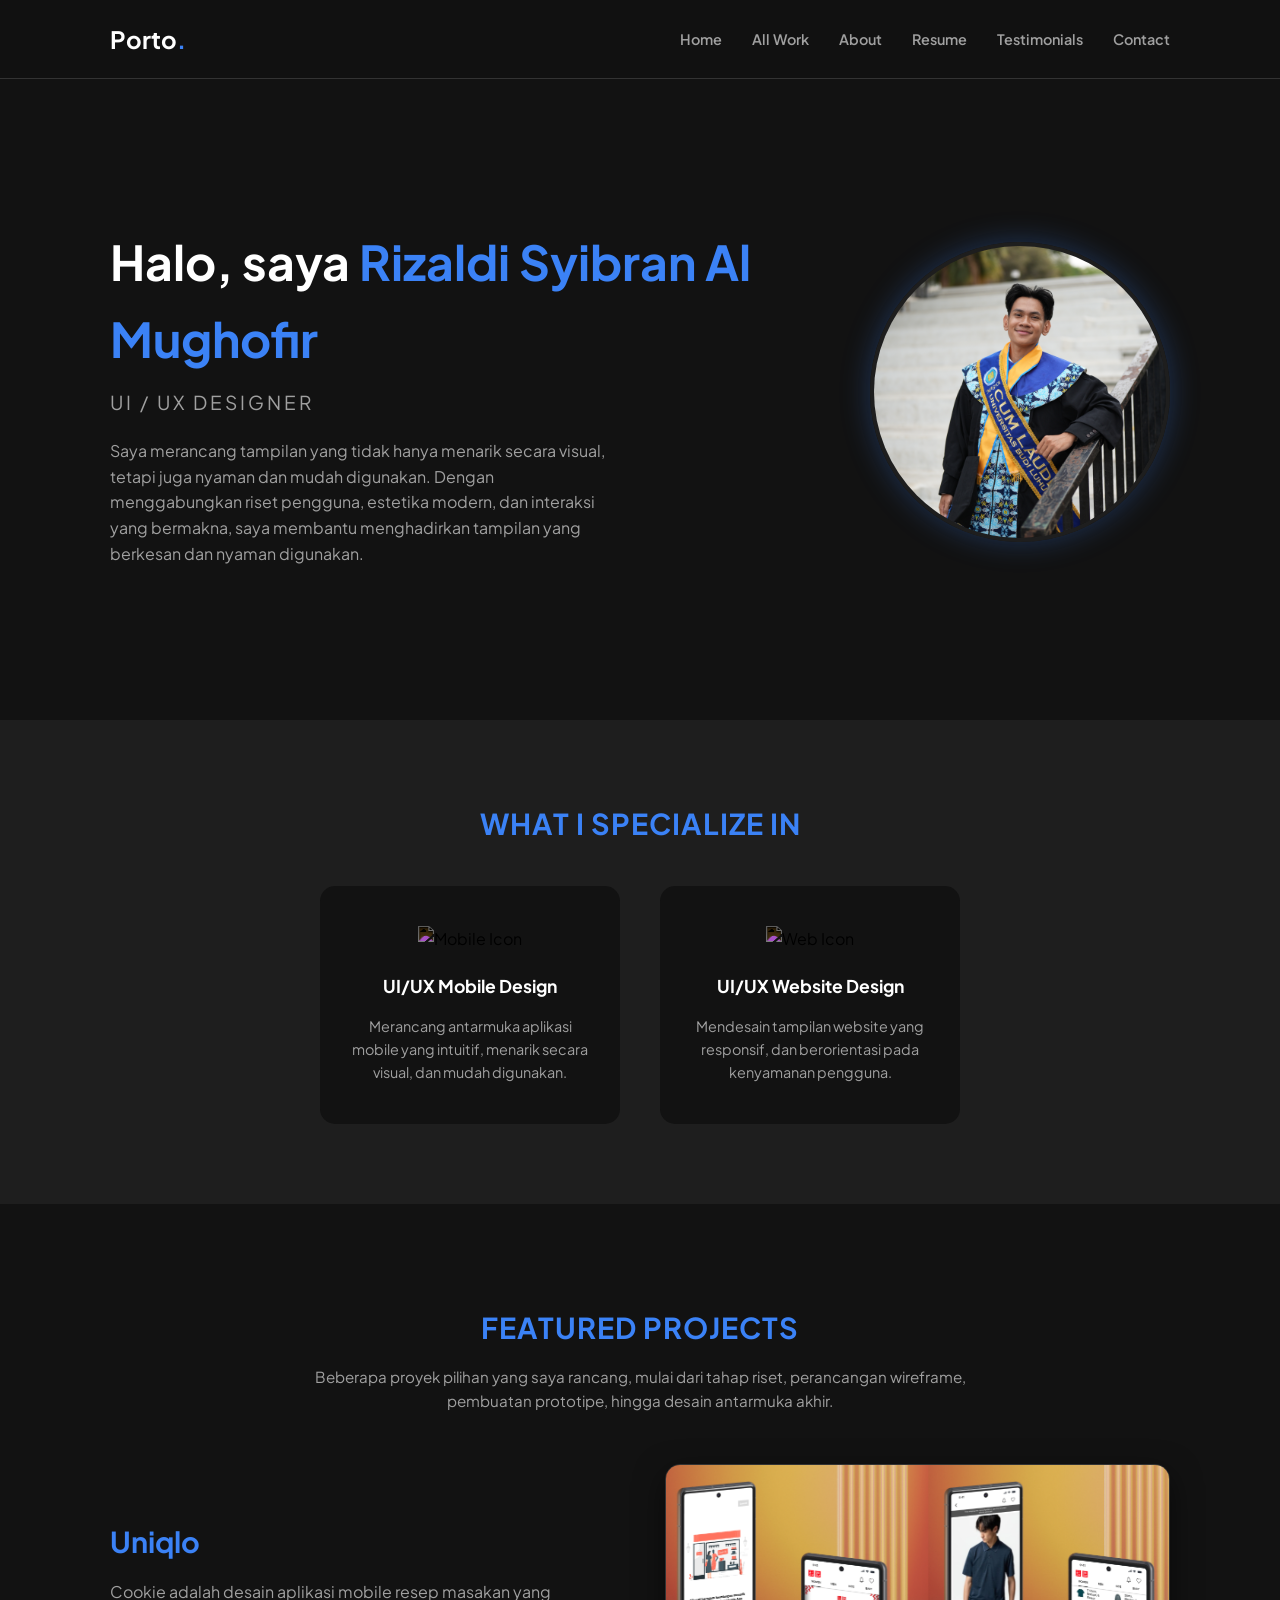
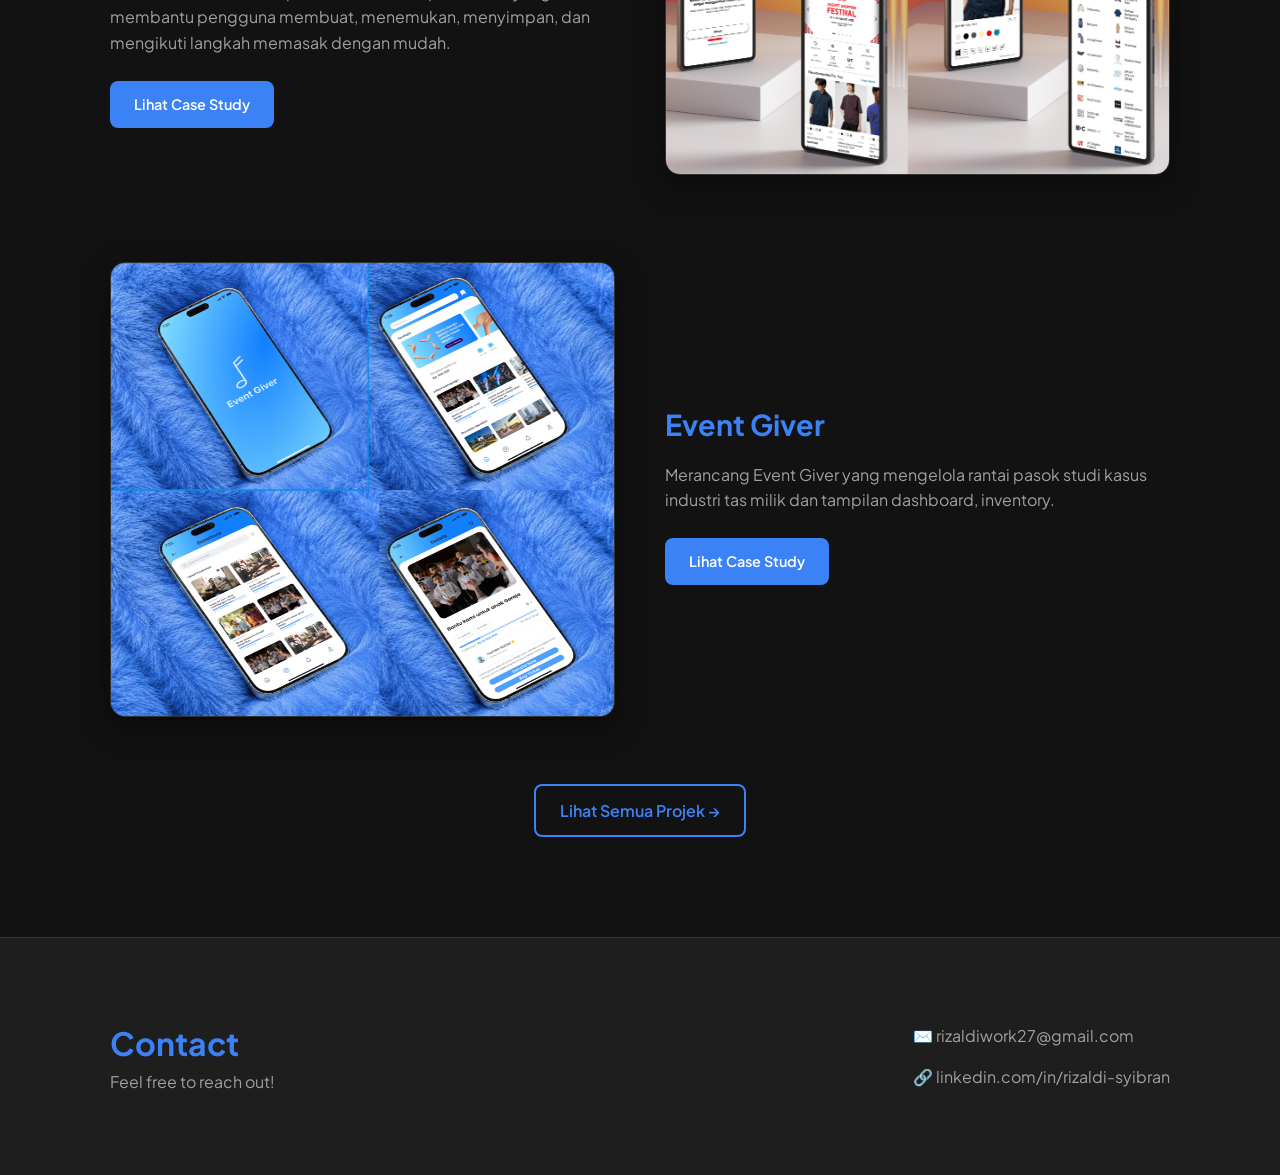
==== index.html @ b91da829 "first commit" ====
<!DOCTYPE html>
<html lang="id">
<head>
    <meta charset="UTF-8">
    <meta name="viewport" content="width=device-width, initial-scale=1.0">
    <title>Portfolio | UI/UX Designer</title>
    <link rel="stylesheet" href="style.css">
    <!-- Menggunakan Font Google: Plus Jakarta Sans -->
    <link href="https://fonts.googleapis.com/css2?family=Plus+Jakarta+Sans:wght@300;400;600;700&display=swap" rel="stylesheet">
</head>
<body>

    <!-- NAVBAR -->
    <nav class="navbar">
        <div class="nav-container">
            <a href="#" class="logo">Porto<span>.</span></a>
            <ul class="nav-links">
                <li><a href="#home">Home</a></li>
                <li><a href="allwork.html">All Work</a></li>
                <li><a href="about.html">About</a></li>
                <li><a href="resume.html">Resume</a></li>
                <li><a href="testimonials.html">Testimonials</a></li>
                <li><a href="contact.html">Contact</a></li>
            </ul>
        </div>
    </nav>

    <!-- HERO SECTION -->
    <section id="home" class="hero">
        <div class="container hero-content">
            <div class="hero-text">
                <h1>Halo, saya <span class="highlight">Rizaldi Syibran Al Mughofir</span></h1>
                <h2>UI / UX DESIGNER</h2>
                <p>Saya merancang tampilan yang tidak hanya menarik secara visual, tetapi juga nyaman dan mudah digunakan. Dengan menggabungkan riset pengguna, estetika modern, dan interaksi yang bermakna, saya membantu menghadirkan tampilan yang berkesan dan nyaman digunakan.</p>
            </div>
            <div class="hero-image">
                <!-- Ganti src dengan foto Anda nanti -->
                <img src="AL.JPG" alt="Foto Profil">
            </div>
        </div>
    </section>

    <!-- SPESIALISASI -->
    <section class="specialize">
        <div class="container">
            <h2 class="section-title">WHAT I SPECIALIZE IN</h2>
            <div class="specialize-grid">
                <div class="spec-card">
                    <img src="https://cdn-icons-png.flaticon.com/512/0/191.png" alt="Mobile Icon" class="spec-icon">
                    <h3>UI/UX Mobile Design</h3>
                    <p>Merancang antarmuka aplikasi mobile yang intuitif, menarik secara visual, dan mudah digunakan.</p>
                </div>
                <div class="spec-card">
                    <img src="https://cdn-icons-png.flaticon.com/512/0/191.png" alt="Web Icon" class="spec-icon">
                    <h3>UI/UX Website Design</h3>
                    <p>Mendesain tampilan website yang responsif, dan berorientasi pada kenyamanan pengguna.</p>
                </div>
            </div>
        </div>
    </section>

    <!-- FEATURED PROJECTS -->
    <section id="projects" class="projects">
        <div class="container">
            <h2 class="section-title">FEATURED PROJECTS</h2>
            <p class="section-subtitle">Beberapa proyek pilihan yang saya rancang, mulai dari tahap riset, perancangan wireframe, pembuatan prototipe, hingga desain antarmuka akhir.</p>
            
            <div class="project-list">
                <!-- Project 1 -->
                <div class="project-item">
                    <div class="project-info">
                        <h3>Uniqlo</h3>
                        <p>Cookie adalah desain aplikasi mobile resep masakan yang membantu pengguna membuat, menemukan, menyimpan, dan mengikuti langkah memasak dengan mudah.</p>
                        <a href="uniqlo.html" class="btn-primary">Lihat Case Study</a>
                    </div>
                    <div class="project-image">
                        <img src="uniqlo.png" alt="Project Cookie">
                    </div>
                </div>

                <!-- Project 2 -->
                <div class="project-item reverse">
                    <div class="project-info">
                        <h3>Event Giver</h3>
                        <p>Merancang Event Giver yang mengelola rantai pasok studi kasus industri tas milik dan tampilan dashboard, inventory.</p>
                        <a href="eventgiver.html" class="btn-primary">Lihat Case Study</a>
                    </div>
                    <div class="project-image">
                        <img src="eventgiver.png" alt="Project SCM">
                    </div>
                </div>
            </div>
            
            <div class="center-btn">
                <a href="allwork.html" class="btn-outline">Lihat Semua Projek &rarr;</a>
            </div>
        </div>
    </section>

    <!-- CONTACT / FOOTER -->
    <footer class="contact">
        <div class="container contact-content">
            <div class="contact-text">
                <h2>Contact</h2>
                <p>Feel free to reach out!</p>
            </div>
            <div class="contact-links">
                <a href="mailto:email@anda.com">✉️ rizaldiwork27@gmail.com</a>
                <a href="https://www.linkedin.com/in/rizaldi-syibran/">🔗 linkedin.com/in/rizaldi-syibran</a>
                
            </div>
        </div>
    </footer>

    <script src="script.js"></script>
</body>
</html>
---- style.css ----
/* --- RESET & VARIABEL --- */
* {
    margin: 0;
    padding: 0;
    box-sizing: border-box;
}

:root {
    --bg-color: #121212;       /* Hitam pekat */
    --surface-color: #1E1E1E;  /* Abu-abu gelap untuk card */
    --text-primary: #FFFFFF;   /* Putih untuk judul */
    --text-secondary: #A0A0A0; /* Abu-abu terang untuk paragraf */
    --accent-color: #3B82F6;   /* Biru Elektrik (Aksen utama) */
    --accent-hover: #2563EB;   /* Biru lebih gelap untuk hover */
}

body {
    font-family: 'Plus Jakarta Sans', sans-serif;
    background-color: var(--bg-color);
    color: var(--text-primary);
    line-height: 1.6;
    overflow-x: hidden;
}

.container {
    max-width: 1100px;
    margin: 0 auto;
    padding: 0 20px;
}

a {
    text-decoration: none;
    color: inherit;
}

/* --- NAVBAR --- */
.navbar {
    position: fixed;
    top: 0;
    width: 100%;
    background-color: rgba(18, 18, 18, 0.9);
    backdrop-filter: blur(10px);
    z-index: 1000;
    border-bottom: 1px solid #333;
}

.nav-container {
    max-width: 1100px;
    margin: 0 auto;
    padding: 20px;
    display: flex;
    justify-content: space-between;
    align-items: center;
}

.logo {
    font-size: 1.5rem;
    font-weight: 700;
    color: var(--text-primary);
}
.logo span { color: var(--accent-color); }

.nav-links {
    list-style: none;
    display: flex;
    gap: 30px;
}

.nav-links a {
    font-size: 0.9rem;
    font-weight: 600;
    color: var(--text-secondary);
    transition: color 0.3s;
}

.nav-links a:hover {
    color: var(--accent-color);
}

/* --- HERO SECTION --- */
.hero {
    padding: 150px 0 80px;
    min-height: 80vh;
    display: flex;
    align-items: center;
}

.hero-content {
    display: flex;
    align-items: center;
    justify-content: space-between;
    gap: 50px;
}

.hero-text {
    flex: 1;
}

.hero-text h1 {
    font-size: 3rem;
    font-weight: 700;
    margin-bottom: 10px;
}

.hero-text .highlight {
    color: var(--accent-color);
}

.hero-text h2 {
    font-size: 1.2rem;
    letter-spacing: 3px;
    color: var(--text-secondary);
    margin-bottom: 20px;
    font-weight: 400;
}

.hero-text p {
    color: var(--text-secondary);
    max-width: 500px;
}

.hero-image img {
    width: 300px;
    height: 300px;
    object-fit: cover;
    border-radius: 50%;
    border: 4px solid var(--surface-color);
    box-shadow: 0 0 30px rgba(59, 130, 246, 0.3); /* Efek glow biru */
}

/* --- SECTION TITLES --- */
.section-title {
    text-align: center;
    font-size: 1.8rem;
    color: var(--accent-color);
    margin-bottom: 15px;
    letter-spacing: 1px;
}

.section-subtitle {
    text-align: center;
    color: var(--text-secondary);
    max-width: 700px;
    margin: 0 auto 50px;
    font-size: 0.95rem;
}

.sub-title {
    text-align: center;
    font-size: 1.3rem;
    color: var(--accent-color);
    margin-bottom: 30px;
}

/* --- SPESIALISASI --- */
.specialize {
    padding: 80px 0;
    background-color: var(--surface-color);
}

.specialize-grid {
    display: flex;
    justify-content: center;
    gap: 40px;
    margin-top: 40px;
}

.spec-card {
    background-color: var(--bg-color);
    padding: 40px 30px;
    border-radius: 15px;
    text-align: center;
    width: 300px;
    transition: transform 0.3s;
}

.spec-card:hover {
    transform: translateY(-10px);
}

.spec-icon {
    width: 60px;
    margin-bottom: 20px;
    filter: invert(1); /* Membuat icon menjadi putih */
}

.spec-card h3 {
    margin-bottom: 15px;
    font-size: 1.1rem;
}

.spec-card p {
    font-size: 0.9rem;
    color: var(--text-secondary);
}

/* --- PROJECTS --- */
.projects {
    padding: 100px 0;
}

.project-list {
    display: flex;
    flex-direction: column;
    gap: 80px;
}

.project-item {
    display: flex;
    align-items: center;
    gap: 50px;
}

.project-item.reverse {
    flex-direction: row-reverse;
}

.project-info {
    flex: 1;
}

.project-info h3 {
    font-size: 1.8rem;
    color: var(--accent-color);
    margin-bottom: 15px;
}

.project-info p {
    color: var(--text-secondary);
    margin-bottom: 25px;
}

.project-image {
    flex: 1;
}

.project-image img {
    width: 100%;
    border-radius: 15px;
    box-shadow: 0 10px 30px rgba(0,0,0,0.5);
    border: 1px solid #333;
}

/* --- BUTTONS --- */
.btn-primary {
    display: inline-block;
    background-color: var(--accent-color);
    color: white;
    padding: 12px 24px;
    border-radius: 8px;
    font-weight: 600;
    font-size: 0.9rem;
    transition: background 0.3s;
}

.btn-primary:hover {
    background-color: var(--accent-hover);
}

.btn-outline {
    display: inline-block;
    border: 2px solid var(--accent-color);
    color: var(--accent-color);
    padding: 12px 24px;
    border-radius: 8px;
    font-weight: 600;
    transition: all 0.3s;
}

.btn-outline:hover {
    background-color: var(--accent-color);
    color: white;
}

.center-btn {
    text-align: center;
    margin-top: 60px;
}

/* --- ABOUT --- */
.about {
    padding: 100px 0;
    background-color: var(--surface-color);
}

.about-text {
    max-width: 800px;
    margin: 0 auto 60px;
    text-align: center;
    color: var(--text-secondary);
}

.about-text p {
    margin-bottom: 20px;
}

.expertise-grid {
    display: flex;
    justify-content: center;
    gap: 40px;
}

.expertise-card {
    background-color: var(--bg-color);
    padding: 30px;
    border-radius: 15px;
    width: 300px;
    border-left: 4px solid var(--accent-color);
}

.expertise-card h4 {
    color: var(--accent-color);
    margin-bottom: 20px;
    font-size: 1.2rem;
}

.expertise-card ul {
    list-style: none;
}

.expertise-card ul li {
    margin-bottom: 10px;
    color: var(--text-secondary);
    position: relative;
    padding-left: 20px;
}

.expertise-card ul li::before {
    content: "✓";
    position: absolute;
    left: 0;
    color: var(--accent-color);
    font-weight: bold;
}

/* --- RESUME (Software & Cert) --- */
.resume {
    padding: 100px 0;
}

.software-logos {
    display: flex;
    justify-content: center;
    gap: 40px;
    flex-wrap: wrap;
    margin-bottom: 20px;
}

.software-logos span {
    font-size: 1.2rem;
    font-weight: 700;
    color: var(--text-secondary);
    padding: 15px 30px;
    background-color: var(--surface-color);
    border-radius: 10px;
}

.cert-grid {
    display: grid;
    grid-template-columns: repeat(auto-fit, minmax(250px, 1fr));
    gap: 30px;
}

.cert-card {
    background-color: var(--surface-color);
    padding: 20px;
    border-radius: 15px;
    text-align: center;
}

.cert-card img {
    width: 100%;
    border-radius: 10px;
    margin-bottom: 15px;
}

.cert-card p {
    font-size: 0.9rem;
    color: var(--text-secondary);
}

/* --- FOOTER / CONTACT --- */
.contact {
    padding: 80px 0;
    background-color: var(--surface-color);
    border-top: 1px solid #333;
}

.contact-content {
    display: flex;
    justify-content: space-between;
    align-items: center;
}

.contact-text h2 {
    color: var(--accent-color);
    font-size: 2rem;
}

.contact-text p {
    color: var(--text-secondary);
}

.contact-links {
    display: flex;
    flex-direction: column;
    gap: 15px;
}

.contact-links a {
    color: var(--text-secondary);
    transition: color 0.3s;
}

.contact-links a:hover {
    color: var(--accent-color);
}

/* --- RESPONSIVE (Mobile) --- */
@media (max-width: 768px) {
    .hero-content, .project-item, .project-item.reverse, .contact-content {
        flex-direction: column;
        text-align: center;
    }
    
    .hero-image img {
        width: 200px;
        height: 200px;
        margin-top: 30px;
    }

    .nav-links {
        display: none; /* Sembunyikan menu di HP untuk sementara */
    }

    .specialize-grid, .expertise-grid {
        flex-direction: column;
        align-items: center;
    }

    .project-info {
        order: 2;
    }
    .project-image {
        order: 1;
        margin-bottom: 20px;
    }
}

/* --- PROJECT DETAIL PAGE --- */
.project-header {
    padding: 150px 0 50px;
    text-align: center;
}

.back-link {
    color: var(--text-secondary);
    font-size: 0.9rem;
    display: inline-block;
    margin-bottom: 20px;
    transition: color 0.3s;
}

.back-link:hover {
    color: var(--accent-color);
}

.project-header h1 {
    font-size: 3.5rem;
    color: var(--text-primary);
    margin-bottom: 10px;
}

.project-tagline {
    font-size: 1.2rem;
    color: var(--accent-color);
    margin-bottom: 40px;
}

.project-meta {
    display: flex;
    justify-content: center;
    gap: 50px;
    background-color: var(--surface-color);
    padding: 20px;
    border-radius: 15px;
    max-width: 700px;
    margin: 0 auto;
}

.meta-item {
    display: flex;
    flex-direction: column;
    text-align: left;
}

.meta-item strong {
    color: var(--text-primary);
    font-size: 0.9rem;
}

.meta-item span {
    color: var(--text-secondary);
    font-size: 0.85rem;
}

.project-hero-image {
    padding: 20px 0 60px;
}

.project-hero-image img {
    width: 100%;
    border-radius: 20px;
    box-shadow: 0 20px 40px rgba(0,0,0,0.5);
    border: 1px solid #333;
}

.project-content {
    padding: 60px 0 100px;
    background-color: var(--surface-color);
}

.content-wrapper {
    max-width: 800px; /* Membatasi lebar agar teks nyaman dibaca */
}

.content-block {
    margin-bottom: 60px;
}

.content-block h2 {
    font-size: 1.8rem;
    color: var(--accent-color);
    margin-bottom: 20px;
    border-bottom: 2px solid #333;
    padding-bottom: 10px;
}

.content-block p {
    color: var(--text-secondary);
    margin-bottom: 15px;
    font-size: 1.05rem;
}

.content-img {
    width: 100%;
    border-radius: 15px;
    margin-top: 20px;
    border: 1px solid #333;
}

.caption {
    text-align: center;
    font-size: 0.9rem !important;
    font-style: italic;
    margin-top: 15px !important;
}

/* Persona Card */
.persona-card {
    display: flex;
    align-items: center;
    gap: 20px;
    background-color: var(--bg-color);
    padding: 20px;
    border-radius: 15px;
    margin-top: 20px;
    border-left: 4px solid var(--accent-color);
}

.persona-card img {
    width: 80px;
    height: 80px;
    border-radius: 50%;
    object-fit: cover;
}

.persona-card h4 {
    color: var(--text-primary);
    margin-bottom: 5px;
}

.persona-card p {
    font-size: 0.9rem !important;
    margin-bottom: 0 !important;
}

/* Image Grid untuk Foto Sistem Aplikasi */
.image-grid {
    display: grid;
    grid-template-columns: repeat(auto-fit, minmax(200px, 1fr));
    gap: 20px;
    margin-top: 30px;
}

.image-grid img {
    width: 100%;
    border-radius: 15px;
    border: 1px solid #333;
    transition: transform 0.3s;
}

.image-grid img:hover {
    transform: scale(1.03);
}

/* Responsive Project Detail */
@media (max-width: 768px) {
    .project-header h1 {
        font-size: 2.5rem;
    }
    
    .project-meta {
        flex-direction: column;
        gap: 20px;
        text-align: center;
    }
    
    .meta-item {
        text-align: center;
    }
    
    .persona-card {
        flex-direction: column;
        text-align: center;
    }
}

/* --- ABOUT PAGE SPECIFIC --- */
.about-page {
    padding: 150px 0 100px;
    min-height: 100vh;
}

/* Teks About yang lebih nyaman dibaca */
.about-text-page {
    max-width: 800px;
    margin: 0 auto 40px;
    text-align: left; /* Rata kiri agar mudah dibaca */
}

.about-text-page p {
    color: var(--text-secondary);
    font-size: 1.05rem;
    line-height: 1.8;
    margin-bottom: 20px;
    text-align: justify; /* Rata kanan-kiri seperti di referensi */
}

/* Sedikit perbaikan pada grid Expertise */
.expertise-grid {
    display: flex;
    justify-content: center;
    gap: 40px;
    margin-top: 20px;
}

/* Software Logos */
/* --- SOFTWARE LOGOS (Updated) --- */
.software-logos {
    display: flex;
    justify-content: center;
    align-items: stretch;
    gap: 25px;
    flex-wrap: wrap;
    margin-top: 20px;
}

.software-item {
    display: flex;
    flex-direction: column;
    align-items: center;
    justify-content: center;
    gap: 12px;
    width: 140px;
    padding: 20px 15px;
    background-color: var(--surface-color);
    border-radius: 12px;
    border: 1px solid #333;
    transition: all 0.3s ease;
    cursor: pointer;
}

.software-item:hover {
    border-color: var(--accent-color);
    transform: translateY(-5px);
    box-shadow: 0 10px 25px rgba(59, 130, 246, 0.15);
}

.software-item img {
    width: 48px;
    height: 48px;
    object-fit: contain;
    filter: grayscale(100%) brightness(1.5);
    transition: filter 0.3s ease, transform 0.3s ease;
}

.software-item:hover img {
    filter: grayscale(0%) brightness(1);
    transform: scale(1.1);
}

.software-item span {
    font-size: 0.85rem;
    font-weight: 600;
    color: var(--text-secondary);
    text-align: center;
    transition: color 0.3s ease;
    line-height: 1.3;
}

.software-item:hover span {
    color: var(--accent-color);
}

/* Responsive Software */
@media (max-width: 768px) {
    .software-logos {
        gap: 15px;
    }
    
    .software-item {
        width: calc(50% - 15px);
        max-width: 160px;
        padding: 15px 10px;
    }
    
    .software-item img {
        width: 40px;
        height: 40px;
    }
    
    .software-item span {
        font-size: 0.8rem;
    }
}

/* Certifications */
.cert-grid {
    display: grid;
    grid-template-columns: repeat(auto-fit, minmax(280px, 1fr));
    gap: 30px;
    margin-top: 30px;
}

.cert-card {
    background-color: var(--surface-color);
    padding: 20px;
    border-radius: 15px;
    text-align: center;
    border: 1px solid #333;
    transition: transform 0.3s;
}

.cert-card:hover {
    transform: translateY(-5px);
    border-color: var(--accent-color);
}

.cert-card img {
    width: 100%;
    border-radius: 10px;
    margin-bottom: 15px;
    border: 1px solid #444;
}

.cert-card p {
    font-size: 0.95rem;
    color: var(--text-primary);
    font-weight: 600;
    margin-bottom: 5px;
}

.cert-issuer {
    font-size: 0.8rem;
    color: var(--accent-color);
    font-style: italic;
}

/* Menu aktif (Opsional) */
.nav-links a.active {
    color: var(--accent-color);
    font-weight: 700;
}

/* Responsive About Page */
@media (max-width: 768px) {
    .about-page {
        padding: 120px 0 60px;
    }
    
    .about-text-page {
        text-align: left;
    }
    
    .about-text-page p {
        text-align: left;
    }
    
    .expertise-grid {
        flex-direction: column;
        align-items: center;
    }
    
    .expertise-card {
        width: 100%;
        max-width: 350px;
    }
}

/* --- ALL WORK PAGE --- */
.page-header {
    padding: 150px 0 40px;
    text-align: center;
}

.page-header h1 {
    font-size: 3rem;
    color: var(--text-primary);
    margin-bottom: 15px;
}

.page-header .section-subtitle {
    margin-bottom: 0;
}

.all-projects {
    padding: 40px 0 100px;
}

/* Grid Layout untuk Card Proyek */
.project-grid {
    display: grid;
    grid-template-columns: repeat(auto-fit, minmax(320px, 1fr));
    gap: 40px;
}

/* Card Proyek */
.project-card {
    background-color: var(--surface-color);
    border-radius: 20px;
    overflow: hidden;
    border: 1px solid #333;
    transition: transform 0.3s, border-color 0.3s;
    display: flex;
    flex-direction: column;
}

.project-card:hover {
    transform: translateY(-8px);
    border-color: var(--accent-color);
    box-shadow: 0 15px 30px rgba(0, 0, 0, 0.4);
}

.card-image {
    width: 100%;
    height: 220px;
    overflow: hidden;
}

.card-image img {
    width: 100%;
    height: 100%;
    object-fit: cover;
    transition: transform 0.5s;
}

.project-card:hover .card-image img {
    transform: scale(1.08);
}

.card-content {
    padding: 25px;
    display: flex;
    flex-direction: column;
    flex-grow: 1;
}

.card-category {
    display: inline-block;
    font-size: 0.75rem;
    font-weight: 700;
    color: var(--accent-color);
    background-color: rgba(59, 130, 246, 0.1);
    padding: 5px 12px;
    border-radius: 20px;
    margin-bottom: 15px;
    align-self: flex-start;
    letter-spacing: 1px;
}

.card-content h3 {
    font-size: 1.4rem;
    color: var(--text-primary);
    margin-bottom: 10px;
}

.card-content p {
    color: var(--text-secondary);
    font-size: 0.95rem;
    margin-bottom: 20px;
    flex-grow: 1;
}

/* Responsive All Work */
@media (max-width: 768px) {
    .page-header h1 {
        font-size: 2.2rem;
    }
    
    .project-grid {
        grid-template-columns: 1fr;
    }
}

/* --- RESUME PAGE --- */

/* Header Resume */
.resume-header {
    padding: 150px 0 60px;
    text-align: center;
}

.resume-header h1 {
    font-size: 3rem;
    color: var(--text-primary);
    margin-bottom: 20px;
}

.resume-summary {
    max-width: 700px;
    margin: 0 auto 30px;
    color: var(--text-secondary);
    font-size: 1.05rem;
    line-height: 1.8;
}

/* Section Title */
.resume-section {
    padding: 60px 0;
}

.resume-section:nth-child(even) {
    background-color: var(--surface-color);
}

.resume-title {
    font-size: 1.8rem;
    color: var(--accent-color);
    margin-bottom: 50px;
    text-align: center;
    letter-spacing: 1px;
    position: relative;
    padding-bottom: 15px;
}

.resume-title::after {
    content: "";
    position: absolute;
    bottom: 0;
    left: 50%;
    transform: translateX(-50%);
    width: 60px;
    height: 3px;
    background-color: var(--accent-color);
    border-radius: 3px;
}

/* --- TIMELINE --- */
.timeline {
    position: relative;
    max-width: 800px;
    margin: 0 auto;
    padding-left: 40px;
}

/* Garis vertikal timeline */
.timeline::before {
    content: "";
    position: absolute;
    top: 0;
    left: 10px;
    height: 100%;
    width: 2px;
    background: linear-gradient(to bottom, var(--accent-color), transparent);
}

.timeline-item {
    position: relative;
    margin-bottom: 50px;
    padding-left: 30px;
}

.timeline-item:last-child {
    margin-bottom: 0;
}

/* Titik pada timeline */
.timeline-dot {
    position: absolute;
    left: -34px;
    top: 5px;
    width: 16px;
    height: 16px;
    background-color: var(--bg-color);
    border: 3px solid var(--accent-color);
    border-radius: 50%;
    box-shadow: 0 0 10px rgba(59, 130, 246, 0.5);
    z-index: 2;
}

.timeline-content {
    background-color: var(--surface-color);
    padding: 25px 30px;
    border-radius: 12px;
    border-left: 3px solid var(--accent-color);
    transition: transform 0.3s, box-shadow 0.3s;
}

.timeline-content:hover {
    transform: translateX(5px);
    box-shadow: 0 10px 20px rgba(0, 0, 0, 0.3);
}

.timeline-date {
    display: inline-block;
    font-size: 0.8rem;
    font-weight: 700;
    color: var(--accent-color);
    background-color: rgba(59, 130, 246, 0.1);
    padding: 4px 12px;
    border-radius: 20px;
    margin-bottom: 10px;
    letter-spacing: 0.5px;
}

.timeline-content h3 {
    font-size: 1.2rem;
    color: var(--text-primary);
    margin-bottom: 5px;
}

.timeline-sub {
    font-size: 0.9rem;
    color: var(--accent-color);
    font-style: italic;
    margin-bottom: 15px;
}

.timeline-content ul {
    list-style: none;
    padding: 0;
}

.timeline-content ul li {
    color: var(--text-secondary);
    font-size: 0.95rem;
    margin-bottom: 8px;
    padding-left: 20px;
    position: relative;
    line-height: 1.6;
}

.timeline-content ul li::before {
    content: "▸";
    position: absolute;
    left: 0;
    color: var(--accent-color);
    font-weight: bold;
}

.timeline-content p {
    color: var(--text-secondary);
    font-size: 0.95rem;
    line-height: 1.6;
}

/* --- SKILLS --- */
.skills-grid {
    display: grid;
    grid-template-columns: repeat(auto-fit, minmax(300px, 1fr));
    gap: 40px;
    max-width: 900px;
    margin: 0 auto;
}

.skill-card {
    background-color: var(--surface-color);
    padding: 30px;
    border-radius: 15px;
    border: 1px solid #333;
}

.skill-card h3 {
    color: var(--accent-color);
    margin-bottom: 20px;
    font-size: 1.2rem;
}

.skill-tags {
    display: flex;
    flex-wrap: wrap;
    gap: 10px;
}

.skill-tags span {
    background-color: var(--bg-color);
    color: var(--text-secondary);
    padding: 8px 15px;
    border-radius: 20px;
    font-size: 0.85rem;
    border: 1px solid #333;
    transition: all 0.3s;
}

.skill-tags span:hover {
    border-color: var(--accent-color);
    color: var(--accent-color);
}

/* --- TOOLS --- */
.tools-grid {
    display: grid;
    grid-template-columns: repeat(auto-fit, minmax(150px, 1fr));
    gap: 25px;
    max-width: 800px;
    margin: 0 auto;
}

.tool-item {
    background-color: var(--surface-color);
    padding: 25px 15px;
    border-radius: 15px;
    text-align: center;
    border: 1px solid #333;
    transition: all 0.3s;
}

.tool-item:hover {
    border-color: var(--accent-color);
    transform: translateY(-5px);
}

/* --- TOOLS SECTION (UPDATED FOR IMAGES) --- */
.tools-grid {
    display: grid;
    grid-template-columns: repeat(auto-fit, minmax(150px, 1fr));
    gap: 25px;
    max-width: 800px;
    margin: 0 auto;
}

.tool-item {
    background-color: var(--surface-color);
    padding: 25px 15px;
    border-radius: 15px;
    text-align: center;
    border: 1px solid #333;
    transition: all 0.3s;
    display: flex;
    flex-direction: column;
    align-items: center;
    justify-content: center;
}

.tool-item:hover {
    border-color: var(--accent-color);
    transform: translateY(-5px);
    box-shadow: 0 10px 20px rgba(59, 130, 246, 0.1);
}

.tool-logo {
    width: 48px;
    height: 48px;
    object-fit: contain;
    margin-bottom: 15px;
    filter: grayscale(100%) brightness(1.5);
    transition: filter 0.3s ease, transform 0.3s ease;
}

.tool-item:hover .tool-logo {
    filter: grayscale(0%) brightness(1);
    transform: scale(1.1);
}

.tool-item p {
    color: var(--text-secondary);
    font-size: 0.9rem;
    font-weight: 600;
    margin: 0;
    transition: color 0.3s ease;
}

.tool-item:hover p {
    color: var(--accent-color);
}

/* --- CERTIFICATIONS --- */
.cert-grid {
    display: grid;
    grid-template-columns: repeat(auto-fit, minmax(280px, 1fr));
    gap: 30px;
    max-width: 900px;
    margin: 0 auto;
}

.cert-card {
    background-color: var(--surface-color);
    border-radius: 15px;
    overflow: hidden;
    border: 1px solid #333;
    transition: transform 0.3s;
}

.cert-card:hover {
    transform: translateY(-5px);
    border-color: var(--accent-color);
}

.cert-card img {
    width: 100%;
    display: block;
}

.cert-info {
    padding: 20px;
}

.cert-info p {
    color: var(--text-primary);
    font-weight: 600;
    margin-bottom: 5px;
}

.cert-issuer {
    font-size: 0.85rem;
    color: var(--accent-color);
    font-style: italic;
}

/* Placeholder sertifikat kosong */
.cert-empty {
    display: flex;
    align-items: center;
    justify-content: center;
    min-height: 250px;
    border: 2px dashed #333;
    background-color: transparent;
}

.cert-empty-content {
    text-align: center;
    color: var(--text-secondary);
}

.cert-empty-content span {
    font-size: 3rem;
    color: var(--accent-color);
    display: block;
    margin-bottom: 10px;
    opacity: 0.5;
}

/* Responsive Resume */
@media (max-width: 768px) {
    .resume-header h1 {
        font-size: 2.2rem;
    }
    
    .timeline {
        padding-left: 20px;
    }
    
    .timeline::before {
        left: 0;
    }
    
    .timeline-dot {
        left: -24px;
    }
    
    .timeline-item {
        padding-left: 20px;
    }
    
    .timeline-content {
        padding: 20px;
    }
}

/* --- CONTACT PAGE --- */

/* Header Contact */
.contact-header {
    padding: 150px 0 60px;
    text-align: center;
}

.contact-header h1 {
    font-size: 3rem;
    color: var(--text-primary);
    margin-bottom: 20px;
}

.contact-header .highlight {
    color: var(--accent-color);
}

.contact-subtitle {
    max-width: 650px;
    margin: 0 auto;
    color: var(--text-secondary);
    font-size: 1.05rem;
    line-height: 1.8;
}

/* Section Contact */
.contact-section {
    padding: 40px 0 100px;
}

.contact-wrapper {
    display: grid;
    grid-template-columns: 1fr 1.2fr;
    gap: 60px;
    align-items: start;
}

/* --- INFO KONTAK (Kiri) --- */
.contact-info h2 {
    font-size: 1.6rem;
    color: var(--text-primary);
    margin-bottom: 15px;
}

.contact-desc {
    color: var(--text-secondary);
    font-size: 0.95rem;
    margin-bottom: 30px;
    line-height: 1.7;
}

.contact-desc strong {
    color: var(--accent-color);
}

.info-list {
    display: flex;
    flex-direction: column;
    gap: 15px;
    margin-bottom: 30px;
}

.info-item {
    display: flex;
    align-items: center;
    gap: 15px;
    background-color: var(--surface-color);
    padding: 15px 20px;
    border-radius: 12px;
    border: 1px solid #333;
    transition: all 0.3s;
}

.info-item:not(.no-link):hover {
    border-color: var(--accent-color);
    transform: translateX(5px);
    background-color: rgba(59, 130, 246, 0.05);
}

.info-icon {
    font-size: 1.3rem;
    width: 45px;
    height: 45px;
    display: flex;
    align-items: center;
    justify-content: center;
    background-color: var(--bg-color);
    border-radius: 10px;
    flex-shrink: 0;
}

.info-text {
    display: flex;
    flex-direction: column;
}

.info-label {
    font-size: 0.75rem;
    color: var(--text-secondary);
    text-transform: uppercase;
    letter-spacing: 1px;
    margin-bottom: 2px;
}

.info-value {
    font-size: 0.95rem;
    color: var(--text-primary);
    font-weight: 600;
}

/* Kartu Ketersediaan */
.availability-card {
    display: flex;
    align-items: center;
    gap: 15px;
    background-color: var(--surface-color);
    padding: 20px;
    border-radius: 12px;
    border-left: 4px solid #10B981; /* Hijau */
}

.availability-dot {
    width: 12px;
    height: 12px;
    background-color: #10B981;
    border-radius: 50%;
    box-shadow: 0 0 10px #10B981;
    flex-shrink: 0;
    animation: pulse-green 2s infinite;
}

@keyframes pulse-green {
    0% { box-shadow: 0 0 0 0 rgba(16, 185, 129, 0.7); }
    70% { box-shadow: 0 0 0 10px rgba(16, 185, 129, 0); }
    100% { box-shadow: 0 0 0 0 rgba(16, 185, 129, 0); }
}

.availability-card strong {
    color: var(--text-primary);
    font-size: 0.95rem;
    display: block;
    margin-bottom: 3px;
}

.availability-card p {
    color: var(--text-secondary);
    font-size: 0.85rem;
    margin: 0;
}

/* --- FORM KONTAK (Kanan) --- */
.contact-form-wrapper {
    background-color: var(--surface-color);
    padding: 40px;
    border-radius: 20px;
    border: 1px solid #333;
}

.contact-form-wrapper h2 {
    font-size: 1.6rem;
    color: var(--text-primary);
    margin-bottom: 10px;
}

.form-desc {
    color: var(--text-secondary);
    font-size: 0.95rem;
    margin-bottom: 30px;
}

.form-group {
    margin-bottom: 20px;
}

.form-group label {
    display: block;
    font-size: 0.9rem;
    color: var(--text-primary);
    font-weight: 600;
    margin-bottom: 8px;
}

.form-group input,
.form-group textarea {
    width: 100%;
    padding: 14px 16px;
    background-color: var(--bg-color);
    border: 1px solid #333;
    border-radius: 10px;
    color: var(--text-primary);
    font-family: inherit;
    font-size: 0.95rem;
    transition: border-color 0.3s, box-shadow 0.3s;
}

.form-group input:focus,
.form-group textarea:focus {
    outline: none;
    border-color: var(--accent-color);
    box-shadow: 0 0 0 3px rgba(59, 130, 246, 0.15);
}

.form-group textarea {
    resize: vertical;
    min-height: 120px;
}

.form-group input::placeholder,
.form-group textarea::placeholder {
    color: #666;
}

/* Tombol Submit */
.btn-submit {
    width: 100%;
    padding: 15px;
    background-color: var(--accent-color);
    color: white;
    border: none;
    border-radius: 10px;
    font-family: inherit;
    font-size: 1rem;
    font-weight: 700;
    cursor: pointer;
    transition: background-color 0.3s, transform 0.2s;
    letter-spacing: 0.5px;
}

.btn-submit:hover {
    background-color: var(--accent-hover);
    transform: translateY(-2px);
}

.btn-submit:active {
    transform: translateY(0);
}

/* --- RESPONSIVE CONTACT --- */
@media (max-width: 768px) {
    .contact-header h1 {
        font-size: 2.2rem;
    }

    .contact-wrapper {
        grid-template-columns: 1fr;
        gap: 40px;
    }

    .contact-form-wrapper {
        padding: 25px;
    }
}

/* --- TESTIMONIALS PAGE --- */

/* Header */
.testi-header {
    padding: 150px 0 60px;
    text-align: center;
}

.testi-header h1 {
    font-size: 3rem;
    color: var(--text-primary);
    margin-bottom: 20px;
}

.testi-header .highlight {
    color: var(--accent-color);
}

.testi-subtitle {
    max-width: 650px;
    margin: 0 auto 50px;
    color: var(--text-secondary);
    font-size: 1.05rem;
    line-height: 1.8;
}

/* Statistik */
.testi-stats {
    display: flex;
    justify-content: center;
    align-items: center;
    gap: 40px;
    background-color: var(--surface-color);
    padding: 30px 50px;
    border-radius: 20px;
    max-width: 700px;
    margin: 0 auto;
    border: 1px solid #333;
}

.stat-item {
    display: flex;
    flex-direction: column;
    align-items: center;
}

.stat-number {
    font-size: 2rem;
    font-weight: 700;
    color: var(--accent-color);
    line-height: 1;
    margin-bottom: 5px;
}

.stat-label {
    font-size: 0.85rem;
    color: var(--text-secondary);
    text-transform: uppercase;
    letter-spacing: 1px;
}

.stat-divider {
    width: 1px;
    height: 40px;
    background-color: #333;
}

/* Grid Testimoni */
.testi-section {
    padding: 40px 0 80px;
}

.testi-grid {
    display: grid;
    grid-template-columns: repeat(auto-fit, minmax(380px, 1fr));
    gap: 30px;
}

/* Card Testimoni */
.testi-card {
    background-color: var(--surface-color);
    padding: 35px 30px 30px;
    border-radius: 20px;
    border: 1px solid #333;
    position: relative;
    transition: transform 0.3s, border-color 0.3s, box-shadow 0.3s;
    display: flex;
    flex-direction: column;
}

.testi-card:hover {
    transform: translateY(-8px);
    border-color: var(--accent-color);
    box-shadow: 0 20px 40px rgba(0, 0, 0, 0.4);
}

/* Tanda Kutip Besar */
.testi-quote {
    position: absolute;
    top: 15px;
    right: 25px;
    font-size: 5rem;
    font-family: Georgia, serif;
    color: var(--accent-color);
    opacity: 0.15;
    line-height: 1;
    pointer-events: none;
}

/* Rating Bintang */
.testi-rating {
    display: flex;
    gap: 3px;
    margin-bottom: 15px;
}

.testi-rating span {
    color: #FBBF24; /* Kuning emas */
    font-size: 1rem;
}

/* Teks Testimoni */
.testi-text {
    color: var(--text-secondary);
    font-size: 0.95rem;
    line-height: 1.7;
    font-style: italic;
    margin-bottom: 25px;
    flex-grow: 1;
    position: relative;
    z-index: 1;
}

/* Author (Foto, Nama, Jabatan) */
.testi-author {
    display: flex;
    align-items: center;
    gap: 15px;
    padding-top: 20px;
    border-top: 1px solid #333;
}

.testi-author img {
    width: 50px;
    height: 50px;
    border-radius: 50%;
    object-fit: cover;
    border: 2px solid var(--accent-color);
}

.testi-author strong {
    display: block;
    color: var(--text-primary);
    font-size: 0.95rem;
    margin-bottom: 3px;
}

.testi-author span {
    color: var(--text-secondary);
    font-size: 0.8rem;
}

/* CTA Section */
.testi-cta {
    padding: 80px 0;
    text-align: center;
    background-color: var(--surface-color);
    border-top: 1px solid #333;
    border-bottom: 1px solid #333;
}

.testi-cta h2 {
    font-size: 2rem;
    color: var(--text-primary);
    margin-bottom: 15px;
}

.testi-cta p {
    color: var(--text-secondary);
    font-size: 1.05rem;
    margin-bottom: 30px;
    max-width: 500px;
    margin-left: auto;
    margin-right: auto;
}

/* Responsive Testimonials */
@media (max-width: 768px) {
    .testi-header h1 {
        font-size: 2.2rem;
    }

    .testi-stats {
        flex-direction: column;
        gap: 20px;
        padding: 25px;
    }

    .stat-divider {
        width: 60px;
        height: 1px;
    }

    .testi-grid {
        grid-template-columns: 1fr;
    }

    .testi-cta h2 {
        font-size: 1.6rem;
    }
}
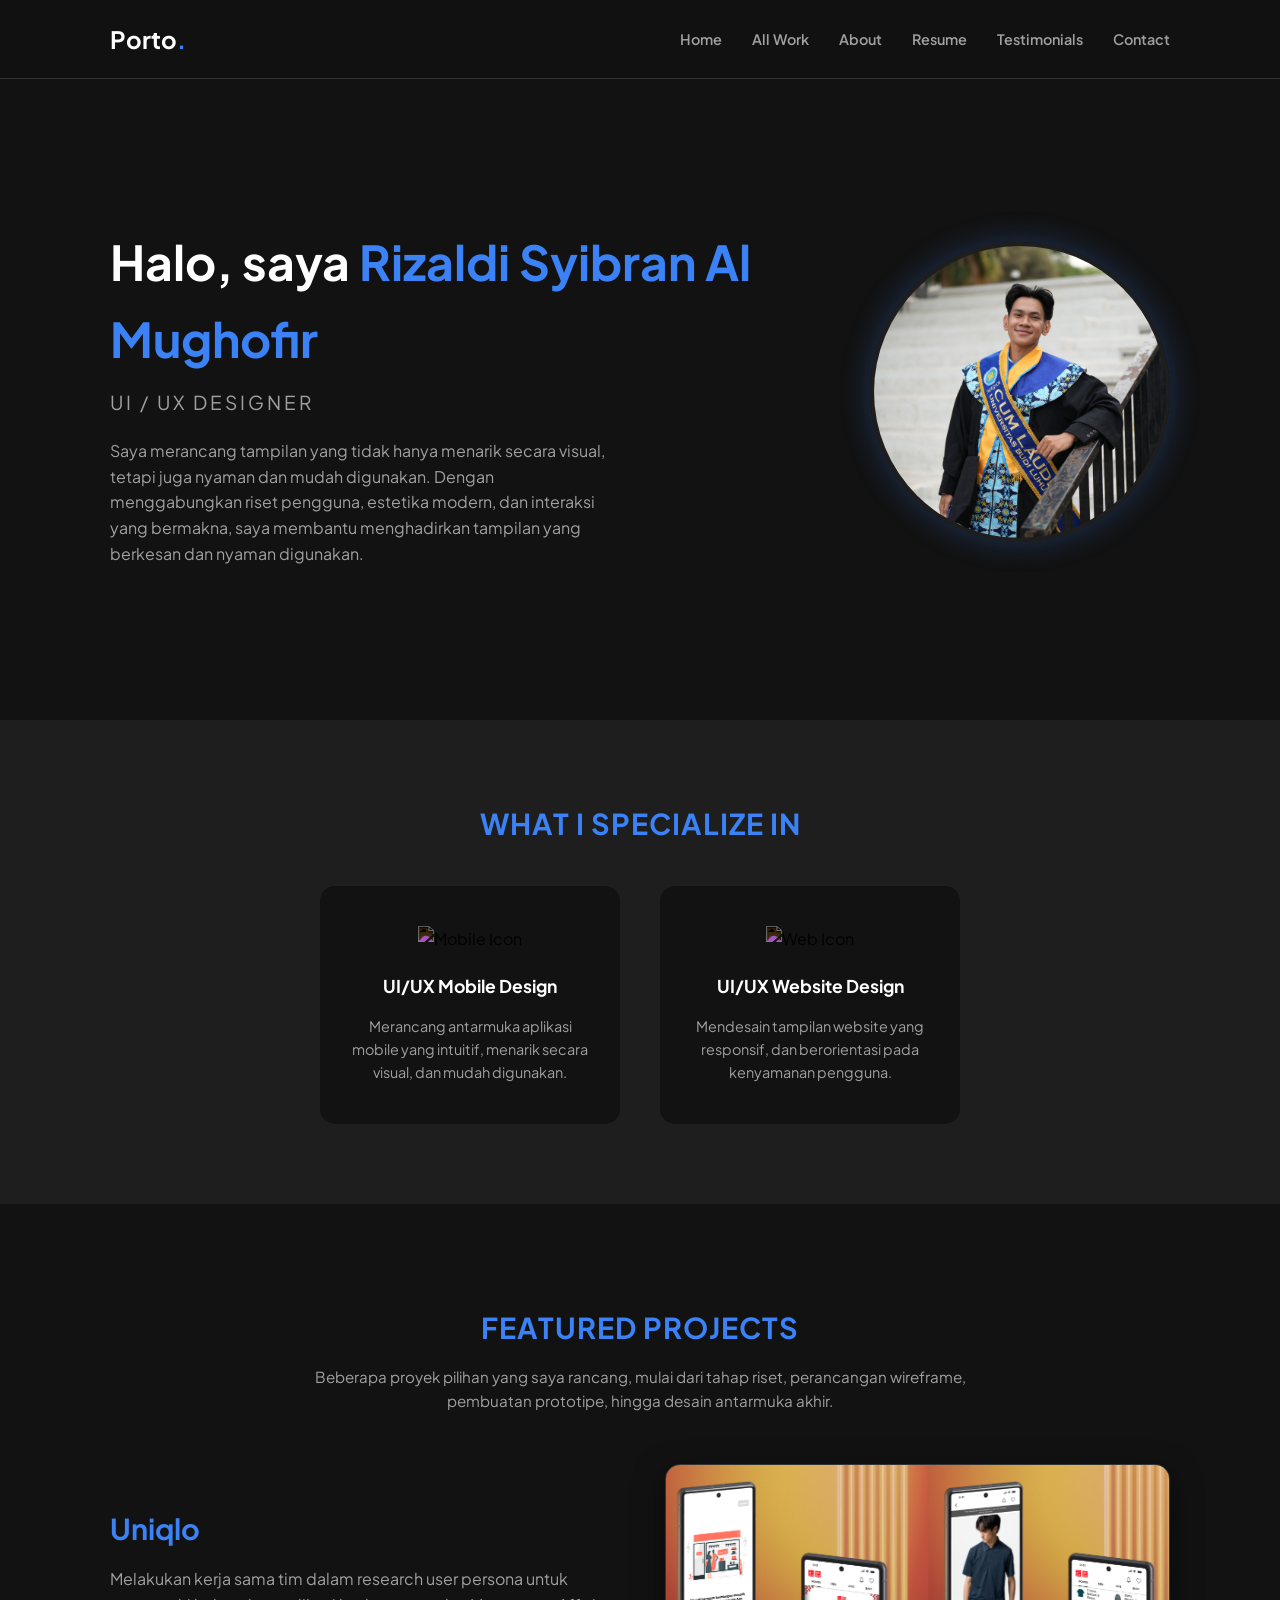
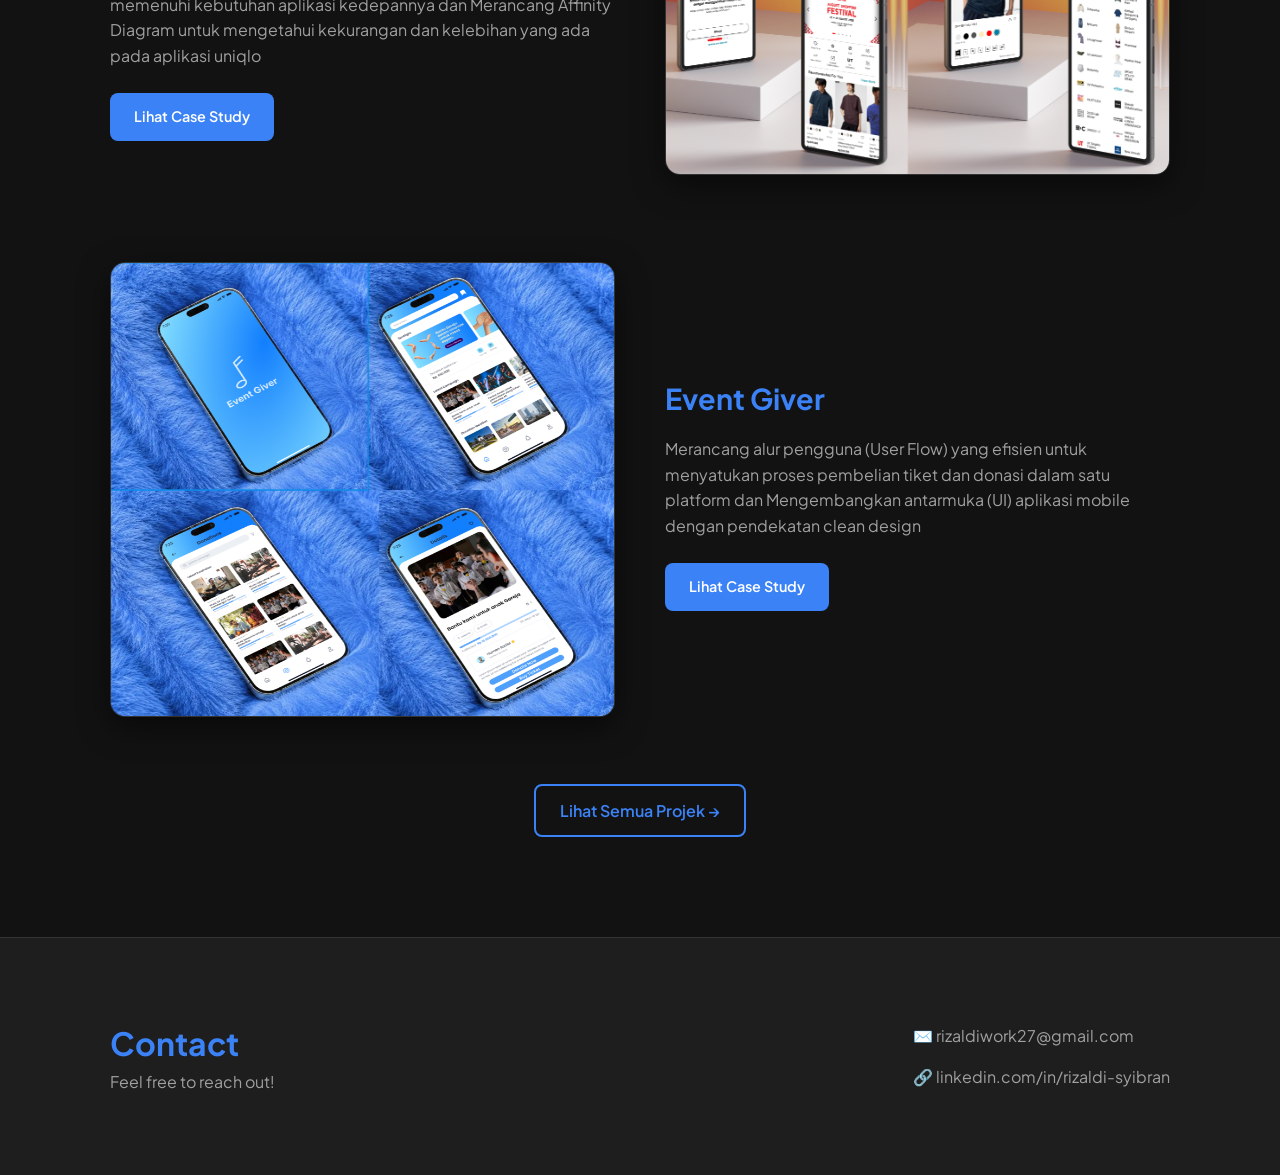
==== commit ded2f03f: "index" ====
--- a/index.html
+++ b/index.html
@@ -70,7 +70,7 @@
                 <div class="project-item">
                     <div class="project-info">
                         <h3>Uniqlo</h3>
-                        <p>Cookie adalah desain aplikasi mobile resep masakan yang membantu pengguna membuat, menemukan, menyimpan, dan mengikuti langkah memasak dengan mudah.</p>
+                        <p>Melakukan kerja sama tim dalam research user persona untuk memenuhi kebutuhan aplikasi kedepannya dan Merancang Affinity Diagram untuk mengetahui kekurangan dan kelebihan yang ada pada aplikasi uniqlo</p>
                         <a href="uniqlo.html" class="btn-primary">Lihat Case Study</a>
                     </div>
                     <div class="project-image">
@@ -82,7 +82,7 @@
                 <div class="project-item reverse">
                     <div class="project-info">
                         <h3>Event Giver</h3>
-                        <p>Merancang Event Giver yang mengelola rantai pasok studi kasus industri tas milik dan tampilan dashboard, inventory.</p>
+                        <p>Merancang alur pengguna (User Flow) yang efisien untuk menyatukan proses pembelian tiket dan donasi dalam satu platform dan Mengembangkan antarmuka (UI) aplikasi mobile dengan pendekatan clean design</p>
                         <a href="eventgiver.html" class="btn-primary">Lihat Case Study</a>
                     </div>
                     <div class="project-image">
